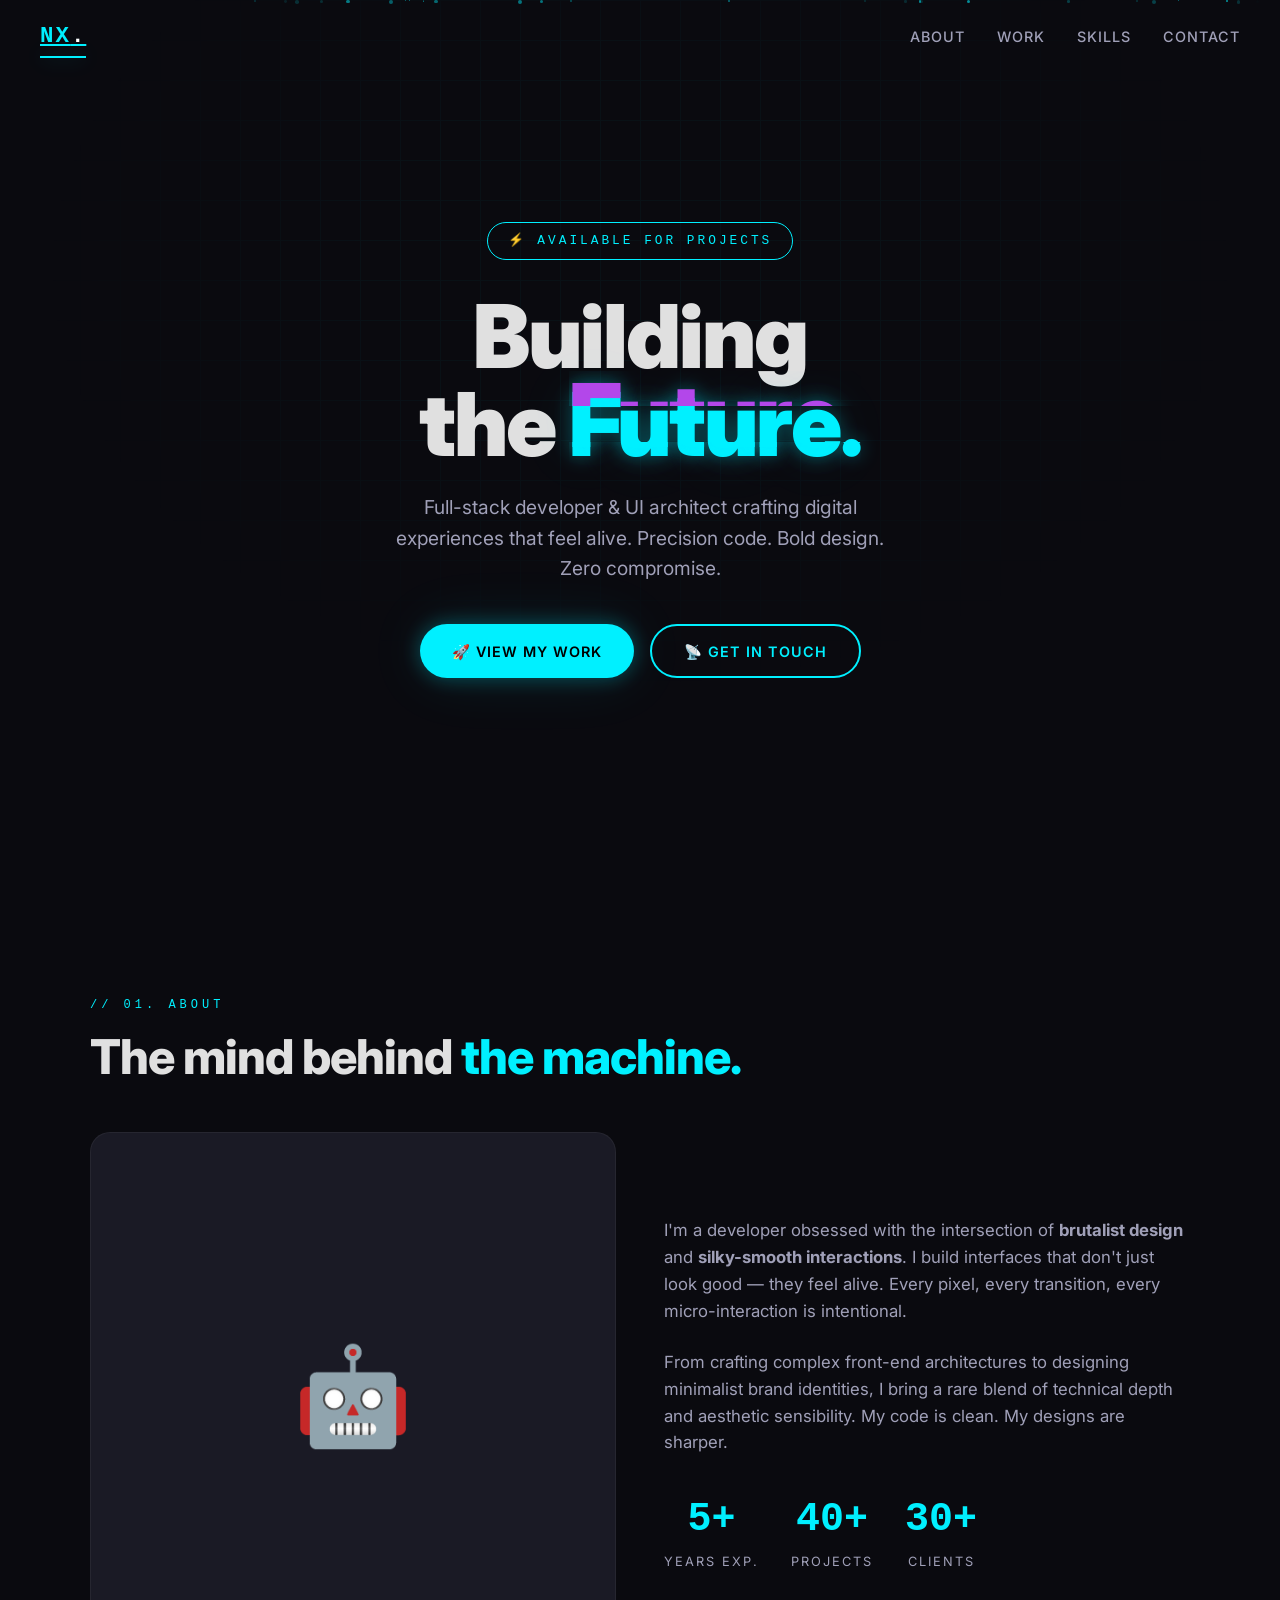
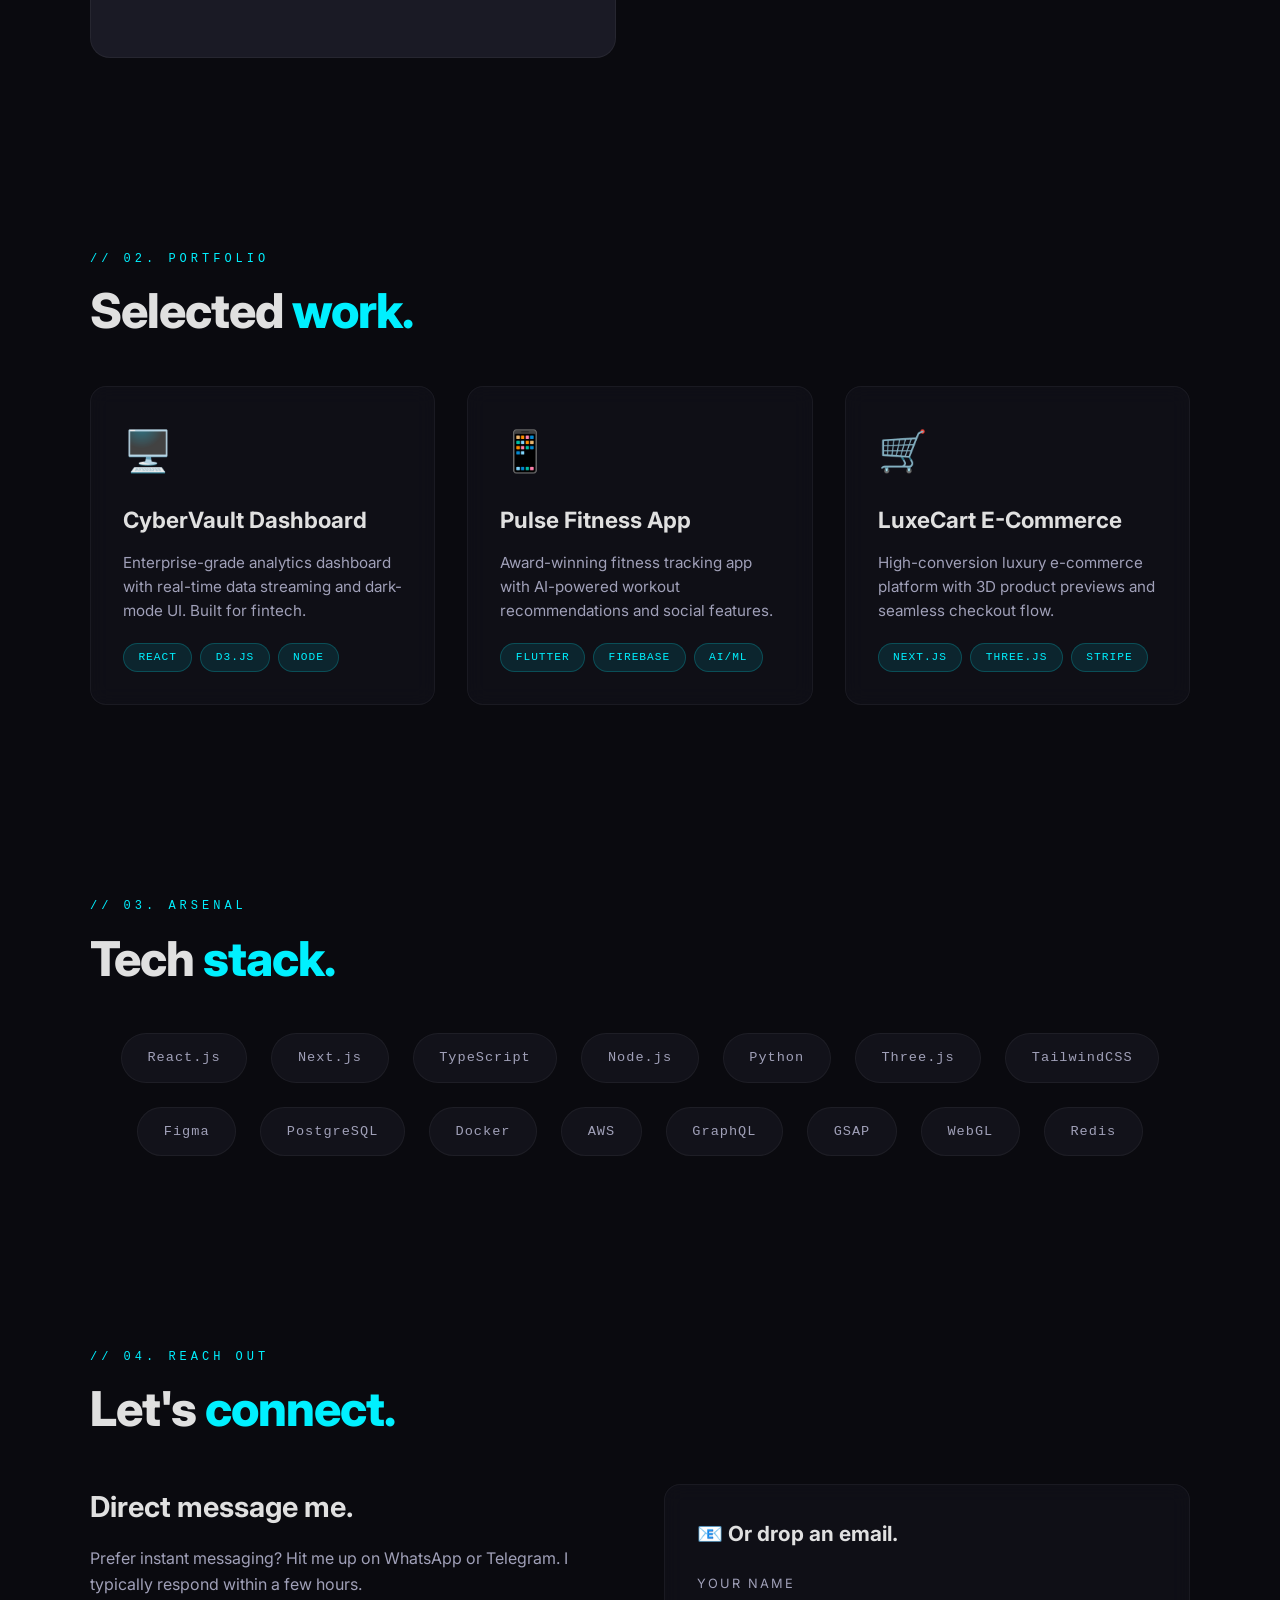
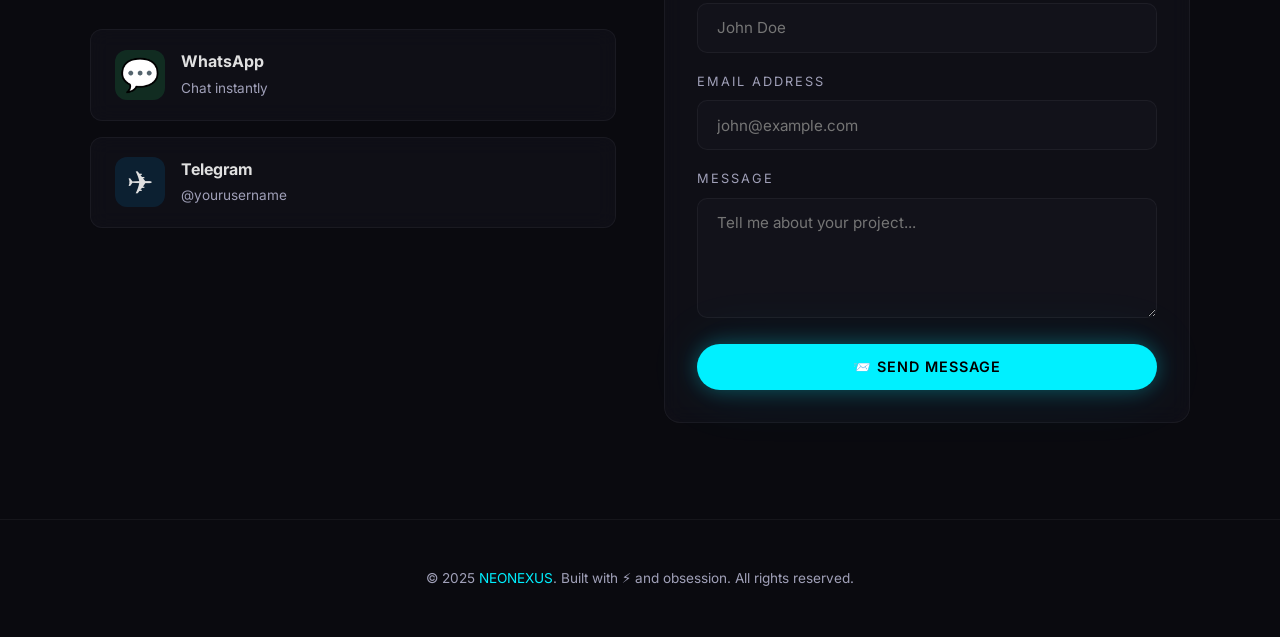
==== index.html @ a8450e15 "Create index.html" ====
<!DOCTYPE html>
<html lang="en">
<head>
    <meta charset="UTF-8">
    <meta name="viewport" content="width=device-width, initial-scale=1.0">
    <title>NEONEXUS — Portfolio</title>
    <style>
        :root {
            --bg: #0a0a0f;
            --surface: #12121a;
            --surface2: #1a1a25;
            --accent: #00f0ff;
            --accent2: #b347ea;
            --text: #e0e0e0;
            --text2: #a0a0b8;
            --border: rgba(255, 255, 255, 0.05);
            --glass: rgba(18, 18, 26, 0.7);
            --neon-glow: 0 0 20px rgba(0, 240, 255, 0.3), 0 0 60px rgba(0, 240, 255, 0.1);
            --neon-glow-purple: 0 0 20px rgba(179, 71, 234, 0.3), 0 0 60px rgba(179, 71, 234, 0.1);
            --font-mono: 'SF Mono', 'Fira Code', 'Courier New', monospace;
            --font-sans: 'Inter', 'Segoe UI', system-ui, -apple-system, sans-serif;
        }

        * {
            margin: 0;
            padding: 0;
            box-sizing: border-box;
        }

        html {
            scroll-behavior: smooth;
        }

        body {
            background-color: var(--bg);
            color: var(--text);
            font-family: var(--font-sans);
            line-height: 1.6;
            overflow-x: hidden;
            -webkit-font-smoothing: antialiased;
        }

        /* ============ SCROLLBAR ============ */
        ::-webkit-scrollbar {
            width: 6px;
        }
        ::-webkit-scrollbar-track {
            background: var(--bg);
        }
        ::-webkit-scrollbar-thumb {
            background: var(--accent);
            border-radius: 3px;
        }

        /* ============ BACKGROUND GRID ============ */
        .grid-bg {
            position: fixed;
            inset: 0;
            pointer-events: none;
            z-index: 0;
            opacity: 0.03;
            background-image:
                linear-gradient(var(--accent) 1px, transparent 1px),
                linear-gradient(90deg, var(--accent) 1px, transparent 1px);
            background-size: 40px 40px;
            mask-image: radial-gradient(ellipse 70% 70% at 50% 30%, black 30%, transparent 70%);
            -webkit-mask-image: radial-gradient(ellipse 70% 70% at 50% 30%, black 30%, transparent 70%);
        }

        /* ============ NAVIGATION ============ */
        nav {
            position: fixed;
            top: 0;
            width: 100%;
            z-index: 1000;
            padding: 1.2rem 2rem;
            transition: all 0.4s ease;
        }
        nav.scrolled {
            background: rgba(10, 10, 15, 0.85);
            backdrop-filter: blur(20px);
            -webkit-backdrop-filter: blur(20px);
            border-bottom: 1px solid var(--border);
            padding: 0.8rem 2rem;
        }
        .nav-inner {
            max-width: 1200px;
            margin: 0 auto;
            display: flex;
            justify-content: space-between;
            align-items: center;
        }
        .logo {
            font-family: var(--font-mono);
            font-size: 1.4rem;
            font-weight: 700;
            color: var(--accent);
            letter-spacing: 2px;
            text-transform: uppercase;
            position: relative;
        }
        .logo::after {
            content: '';
            position: absolute;
            bottom: -3px;
            left: 0;
            width: 100%;
            height: 2px;
            background: var(--accent);
            box-shadow: var(--neon-glow);
            animation: logoPulse 2s ease-in-out infinite;
        }
        @keyframes logoPulse {
            0%,
            100% {
                opacity: 0.5;
            }
            50% {
                opacity: 1;
            }
        }
        .nav-links {
            display: flex;
            gap: 2rem;
            list-style: none;
            align-items: center;
        }
        .nav-links a {
            color: var(--text2);
            text-decoration: none;
            font-size: 0.9rem;
            font-weight: 500;
            letter-spacing: 1px;
            text-transform: uppercase;
            transition: color 0.3s;
            position: relative;
        }
        .nav-links a::after {
            content: '';
            position: absolute;
            bottom: -4px;
            left: 0;
            width: 0;
            height: 1.5px;
            background: var(--accent);
            transition: width 0.3s;
        }
        .nav-links a:hover {
            color: var(--accent);
        }
        .nav-links a:hover::after {
            width: 100%;
        }
        .hamburger {
            display: none;
            flex-direction: column;
            gap: 5px;
            cursor: pointer;
            z-index: 1001;
            padding: 5px;
        }
        .hamburger span {
            width: 28px;
            height: 2px;
            background: var(--accent);
            transition: all 0.3s;
            border-radius: 2px;
        }
        .hamburger.active span:nth-child(1) {
            transform: rotate(45deg) translate(5px, 5px);
        }
        .hamburger.active span:nth-child(2) {
            opacity: 0;
        }
        .hamburger.active span:nth-child(3) {
            transform: rotate(-45deg) translate(5px, -5px);
        }

        /* ============ HERO SECTION ============ */
        .hero {
            min-height: 100vh;
            display: flex;
            align-items: center;
            justify-content: center;
            position: relative;
            padding: 2rem;
            z-index: 1;
        }
        .hero-content {
            text-align: center;
            max-width: 800px;
        }
        .hero-badge {
            display: inline-block;
            padding: 0.5rem 1.2rem;
            border: 1px solid var(--accent);
            border-radius: 50px;
            font-family: var(--font-mono);
            font-size: 0.8rem;
            letter-spacing: 3px;
            color: var(--accent);
            margin-bottom: 2rem;
            animation: fadeInDown 0.8s ease-out;
            text-transform: uppercase;
        }
        .hero-title {
            font-size: clamp(3rem, 7vw, 5.5rem);
            font-weight: 900;
            letter-spacing: -2px;
            line-height: 1;
            margin-bottom: 1.5rem;
            animation: fadeInUp 0.8s ease-out 0.2s both;
        }
        .hero-title .glitch {
            position: relative;
            color: var(--accent);
            text-shadow: var(--neon-glow);
        }
        .hero-title .glitch::before,
        .hero-title .glitch::after {
            content: attr(data-text);
            position: absolute;
            left: 0;
            top: 0;
            width: 100%;
            height: 100%;
            color: var(--accent);
        }
        .hero-title .glitch::before {
            animation: glitchTop 2s infinite linear alternate-reverse;
            clip-path: polygon(0 0, 100% 0, 100% 33%, 0 33%);
            color: var(--accent2);
        }
        .hero-title .glitch::after {
            animation: glitchBottom 2s infinite linear alternate-reverse;
            clip-path: polygon(0 67%, 100% 67%, 100% 100%, 0 100%);
            color: var(--accent);
        }
        @keyframes glitchTop {
            0%,
            100% {
                transform: translate(0);
            }
            33% {
                transform: translate(-3px, -2px);
            }
            66% {
                transform: translate(3px, 2px);
            }
        }
        @keyframes glitchBottom {
            0%,
            100% {
                transform: translate(0);
            }
            33% {
                transform: translate(3px, 2px);
            }
            66% {
                transform: translate(-3px, -2px);
            }
        }
        .hero-subtitle {
            font-size: 1.2rem;
            color: var(--text2);
            margin-bottom: 2.5rem;
            animation: fadeInUp 0.8s ease-out 0.4s both;
            max-width: 500px;
            margin-left: auto;
            margin-right: auto;
        }
        .hero-cta {
            display: flex;
            gap: 1rem;
            justify-content: center;
            flex-wrap: wrap;
            animation: fadeInUp 0.8s ease-out 0.6s both;
        }
        @keyframes fadeInUp {
            from {
                opacity: 0;
                transform: translateY(30px);
            }
            to {
                opacity: 1;
                transform: translateY(0);
            }
        }
        @keyframes fadeInDown {
            from {
                opacity: 0;
                transform: translateY(-20px);
            }
            to {
                opacity: 1;
                transform: translateY(0);
            }
        }

        /* ============ BUTTONS ============ */
        .btn {
            padding: 0.85rem 2rem;
            border-radius: 50px;
            font-weight: 600;
            font-size: 0.9rem;
            letter-spacing: 1px;
            cursor: pointer;
            transition: all 0.4s;
            text-decoration: none;
            display: inline-flex;
            align-items: center;
            gap: 0.5rem;
            border: none;
            font-family: var(--font-sans);
            text-transform: uppercase;
            position: relative;
            overflow: hidden;
        }
        .btn-primary {
            background: var(--accent);
            color: #000;
            box-shadow: var(--neon-glow);
        }
        .btn-primary:hover {
            box-shadow: 0 0 40px rgba(0, 240, 255, 0.5), 0 0 80px rgba(0, 240, 255, 0.2);
            transform: translateY(-3px);
        }
        .btn-outline {
            background: transparent;
            border: 2px solid var(--accent);
            color: var(--accent);
        }
        .btn-outline:hover {
            background: var(--accent);
            color: #000;
            box-shadow: var(--neon-glow);
            transform: translateY(-3px);
        }
        .btn-contact {
            background: var(--accent2);
            color: #fff;
            box-shadow: var(--neon-glow-purple);
        }
        .btn-contact:hover {
            box-shadow: 0 0 40px rgba(179, 71, 234, 0.5), 0 0 80px rgba(179, 71, 234, 0.2);
            transform: translateY(-3px);
        }
        .btn .icon {
            font-size: 1.2rem;
        }

        /* ============ SECTION COMMONS ============ */
        section {
            padding: 6rem 2rem;
            position: relative;
            z-index: 1;
        }
        .section-inner {
            max-width: 1100px;
            margin: 0 auto;
        }
        .section-label {
            font-family: var(--font-mono);
            font-size: 0.75rem;
            letter-spacing: 4px;
            color: var(--accent);
            text-transform: uppercase;
            margin-bottom: 1rem;
            display: block;
        }
        .section-title {
            font-size: clamp(2rem, 4vw, 3rem);
            font-weight: 800;
            letter-spacing: -1px;
            margin-bottom: 3rem;
            line-height: 1.1;
        }
        .section-title span {
            color: var(--accent);
        }

        /* ============ ABOUT ============ */
        .about-grid {
            display: grid;
            grid-template-columns: 1fr 1fr;
            gap: 3rem;
            align-items: center;
        }
        .about-image-wrapper {
            position: relative;
        }
        .about-image {
            width: 100%;
            aspect-ratio: 1;
            background: var(--surface2);
            border-radius: 20px;
            border: 1px solid var(--border);
            display: flex;
            align-items: center;
            justify-content: center;
            font-size: 6rem;
            position: relative;
            overflow: hidden;
        }
        .about-image::before {
            content: '';
            position: absolute;
            inset: -2px;
            border-radius: 22px;
            background: linear-gradient(135deg, var(--accent), var(--accent2));
            z-index: -1;
            opacity: 0.5;
            animation: borderRotate 4s linear infinite;
        }
        @keyframes borderRotate {
            0% {
                filter: hue-rotate(0deg);
            }
            100% {
                filter: hue-rotate(360deg);
            }
        }
        .about-text p {
            color: var(--text2);
            margin-bottom: 1.5rem;
            font-size: 1.05rem;
        }
        .stats-row {
            display: flex;
            gap: 2rem;
            flex-wrap: wrap;
            margin-top: 2rem;
        }
        .stat {
            text-align: center;
        }
        .stat-number {
            font-size: 2.5rem;
            font-weight: 900;
            color: var(--accent);
            font-family: var(--font-mono);
        }
        .stat-label {
            font-size: 0.8rem;
            color: var(--text2);
            letter-spacing: 2px;
            text-transform: uppercase;
        }

        /* ============ PROJECTS ============ */
        .projects-grid {
            display: grid;
            grid-template-columns: repeat(auto-fit, minmax(320px, 1fr));
            gap: 2rem;
        }
        .project-card {
            background: var(--glass);
            border: 1px solid var(--border);
            border-radius: 16px;
            padding: 2rem;
            transition: all 0.4s;
            backdrop-filter: blur(10px);
            -webkit-backdrop-filter: blur(10px);
            position: relative;
            overflow: hidden;
        }
        .project-card::before {
            content: '';
            position: absolute;
            top: 0;
            left: 0;
            width: 100%;
            height: 2px;
            background: linear-gradient(90deg, transparent, var(--accent), transparent);
            opacity: 0;
            transition: opacity 0.4s;
        }
        .project-card:hover {
            transform: translateY(-8px);
            border-color: var(--accent);
            box-shadow: 0 20px 60px rgba(0, 0, 0, 0.5), var(--neon-glow);
        }
        .project-card:hover::before {
            opacity: 1;
        }
        .project-icon {
            font-size: 2.5rem;
            margin-bottom: 1.2rem;
        }
        .project-card h3 {
            font-size: 1.4rem;
            margin-bottom: 0.8rem;
            font-weight: 700;
        }
        .project-card p {
            color: var(--text2);
            font-size: 0.95rem;
            margin-bottom: 1.2rem;
        }
        .project-tags {
            display: flex;
            gap: 0.5rem;
            flex-wrap: wrap;
        }
        .project-tag {
            padding: 0.3rem 0.9rem;
            border-radius: 50px;
            font-size: 0.7rem;
            letter-spacing: 1px;
            background: rgba(0, 240, 255, 0.1);
            color: var(--accent);
            border: 1px solid rgba(0, 240, 255, 0.2);
            text-transform: uppercase;
            font-family: var(--font-mono);
        }

        /* ============ SKILLS ============ */
        .skills-marquee {
            display: flex;
            gap: 1.5rem;
            flex-wrap: wrap;
            justify-content: center;
        }
        .skill-chip {
            padding: 0.8rem 1.6rem;
            border-radius: 50px;
            border: 1px solid var(--border);
            font-family: var(--font-mono);
            font-size: 0.85rem;
            letter-spacing: 1px;
            transition: all 0.3s;
            cursor: default;
            background: var(--surface);
            color: var(--text2);
        }
        .skill-chip:hover {
            border-color: var(--accent);
            color: var(--accent);
            box-shadow: var(--neon-glow);
            transform: translateY(-3px);
            background: rgba(0, 240, 255, 0.05);
        }

        /* ============ CONTACT ============ */
        .contact-grid {
            display: grid;
            grid-template-columns: 1fr 1fr;
            gap: 3rem;
        }
        .contact-info h3 {
            font-size: 1.8rem;
            margin-bottom: 1rem;
        }
        .contact-info p {
            color: var(--text2);
            margin-bottom: 2rem;
        }
        .contact-channels {
            display: flex;
            flex-direction: column;
            gap: 1rem;
        }
        .contact-channel {
            display: flex;
            align-items: center;
            gap: 1rem;
            padding: 1.2rem 1.5rem;
            border-radius: 12px;
            border: 1px solid var(--border);
            background: var(--glass);
            text-decoration: none;
            color: var(--text);
            transition: all 0.3s;
            backdrop-filter: blur(10px);
            -webkit-backdrop-filter: blur(10px);
            cursor: pointer;
        }
        .contact-channel:hover {
            border-color: var(--accent);
            box-shadow: var(--neon-glow);
            transform: translateX(5px);
        }
        .contact-channel.whatsapp:hover {
            border-color: #25D366;
            box-shadow: 0 0 20px rgba(37, 211, 102, 0.3);
        }
        .contact-channel.telegram:hover {
            border-color: #0088cc;
            box-shadow: 0 0 20px rgba(0, 136, 204, 0.3);
        }
        .channel-icon {
            font-size: 2rem;
            width: 50px;
            height: 50px;
            border-radius: 12px;
            display: flex;
            align-items: center;
            justify-content: center;
            flex-shrink: 0;
        }
        .whatsapp .channel-icon {
            background: rgba(37, 211, 102, 0.15);
        }
        .telegram .channel-icon {
            background: rgba(0, 136, 204, 0.15);
        }
        .channel-text strong {
            display: block;
            font-size: 1rem;
        }
        .channel-text span {
            font-size: 0.85rem;
            color: var(--text2);
        }
        .contact-form-wrapper {
            background: var(--glass);
            border: 1px solid var(--border);
            border-radius: 16px;
            padding: 2rem;
            backdrop-filter: blur(10px);
            -webkit-backdrop-filter: blur(10px);
        }
        .contact-form-wrapper h3 {
            margin-bottom: 1.5rem;
            font-size: 1.3rem;
        }
        .form-group {
            margin-bottom: 1.2rem;
        }
        .form-group label {
            display: block;
            font-size: 0.8rem;
            letter-spacing: 2px;
            text-transform: uppercase;
            color: var(--text2);
            margin-bottom: 0.5rem;
        }
        .form-group input,
        .form-group textarea {
            width: 100%;
            padding: 0.9rem 1.2rem;
            border-radius: 10px;
            border: 1px solid var(--border);
            background: var(--surface);
            color: var(--text);
            font-family: var(--font-sans);
            font-size: 0.95rem;
            transition: all 0.3s;
            resize: vertical;
            outline: none;
        }
        .form-group input:focus,
        .form-group textarea:focus {
            border-color: var(--accent);
            box-shadow: 0 0 0 3px rgba(0, 240, 255, 0.1);
        }
        .form-group textarea {
            min-height: 120px;
        }

        /* ============ FOOTER ============ */
        footer {
            text-align: center;
            padding: 3rem 2rem;
            border-top: 1px solid var(--border);
            color: var(--text2);
            font-size: 0.85rem;
            position: relative;
            z-index: 1;
        }
        footer span {
            color: var(--accent);
        }

        /* ============ FLOATING PARTICLES ============ */
        .particles-container {
            position: fixed;
            inset: 0;
            pointer-events: none;
            z-index: 0;
        }
        .particle {
            position: absolute;
            width: 2px;
            height: 2px;
            background: var(--accent);
            border-radius: 50%;
            animation: floatUp linear infinite;
            opacity: 0;
        }
        @keyframes floatUp {
            0% {
                transform: translateY(100vh) scale(0);
                opacity: 0;
            }
            10% {
                opacity: 1;
            }
            90% {
                opacity: 1;
            }
            100% {
                transform: translateY(-10vh) scale(1.5);
                opacity: 0;
            }
        }

        /* ============ RESPONSIVE ============ */
        @media (max-width: 768px) {
            .hamburger {
                display: flex;
            }
            .nav-links {
                position: fixed;
                top: 0;
                right: -100%;
                width: 70%;
                max-width: 320px;
                height: 100vh;
                background: rgba(10, 10, 15, 0.95);
                backdrop-filter: blur(30px);
                -webkit-backdrop-filter: blur(30px);
                flex-direction: column;
                justify-content: center;
                gap: 2.5rem;
                transition: right 0.4s ease;
                border-left: 1px solid var(--border);
            }
            .nav-links.active {
                right: 0;
            }
            .about-grid {
                grid-template-columns: 1fr;
            }
            .contact-grid {
                grid-template-columns: 1fr;
            }
            .projects-grid {
                grid-template-columns: 1fr;
            }
            .hero-title {
                font-size: clamp(2.2rem, 8vw, 3.5rem);
            }
            section {
                padding: 4rem 1.2rem;
            }
        }
    </style>
    <!-- Preload Inter font -->
    <link rel="preconnect" href="https://fonts.googleapis.com">
    <link rel="preconnect" href="https://fonts.gstatic.com" crossorigin>
    <link href="https://fonts.googleapis.com/css2?family=Inter:wght@300;400;500;600;700;800;900&display=swap" rel="stylesheet">
</head>
<body>

    <!-- Grid Background -->
    <div class="grid-bg"></div>

    <!-- Floating Particles -->
    <div class="particles-container" id="particles"></div>

    <!-- Navigation -->
    <nav id="navbar">
        <div class="nav-inner">
            <a href="#" class="logo">NX<span style="color:#fff;">.</span></a>
            <ul class="nav-links" id="navLinks">
                <li><a href="#about" onclick="closeNav()">About</a></li>
                <li><a href="#projects" onclick="closeNav()">Work</a></li>
                <li><a href="#skills" onclick="closeNav()">Skills</a></li>
                <li><a href="#contact" onclick="closeNav()">Contact</a></li>
            </ul>
            <div class="hamburger" id="hamburger" onclick="toggleNav()">
                <span></span>
                <span></span>
                <span></span>
            </div>
        </div>
    </nav>

    <!-- Hero Section -->
    <section class="hero" id="home">
        <div class="hero-content">
            <span class="hero-badge">⚡ Available for projects</span>
            <h1 class="hero-title">
                Building<br>the <span class="glitch" data-text="Future.">Future.</span>
            </h1>
            <p class="hero-subtitle">
                Full-stack developer & UI architect crafting digital experiences that feel alive. Precision code. Bold design. Zero compromise.
            </p>
            <div class="hero-cta">
                <a href="#projects" class="btn btn-primary">🚀 View My Work</a>
                <a href="#contact" class="btn btn-outline">📡 Get In Touch</a>
            </div>
        </div>
    </section>

    <!-- About Section -->
    <section id="about">
        <div class="section-inner">
            <span class="section-label">// 01. About</span>
            <h2 class="section-title">The mind behind <span>the machine.</span></h2>
            <div class="about-grid">
                <div class="about-image-wrapper">
                    <div class="about-image">🤖</div>
                </div>
                <div class="about-text">
                    <p>
                        I'm a developer obsessed with the intersection of <strong>brutalist design</strong> and <strong>silky-smooth interactions</strong>. I build interfaces that don't just look good — they feel alive. Every pixel, every transition, every micro-interaction is intentional.
                    </p>
                    <p>
                        From crafting complex front-end architectures to designing minimalist brand identities, I bring a rare blend of technical depth and aesthetic sensibility. My code is clean. My designs are sharper.
                    </p>
                    <div class="stats-row">
                        <div class="stat">
                            <div class="stat-number">5+</div>
                            <div class="stat-label">Years Exp.</div>
                        </div>
                        <div class="stat">
                            <div class="stat-number">40+</div>
                            <div class="stat-label">Projects</div>
                        </div>
                        <div class="stat">
                            <div class="stat-number">30+</div>
                            <div class="stat-label">Clients</div>
                        </div>
                    </div>
                </div>
            </div>
        </div>
    </section>

    <!-- Projects Section -->
    <section id="projects">
        <div class="section-inner">
            <span class="section-label">// 02. Portfolio</span>
            <h2 class="section-title">Selected <span>work.</span></h2>
            <div class="projects-grid">
                <div class="project-card">
                    <div class="project-icon">🖥️</div>
                    <h3>CyberVault Dashboard</h3>
                    <p>Enterprise-grade analytics dashboard with real-time data streaming and dark-mode UI. Built for fintech.</p>
                    <div class="project-tags">
                        <span class="project-tag">React</span>
                        <span class="project-tag">D3.js</span>
                        <span class="project-tag">Node</span>
                    </div>
                </div>
                <div class="project-card">
                    <div class="project-icon">📱</div>
                    <h3>Pulse Fitness App</h3>
                    <p>Award-winning fitness tracking app with AI-powered workout recommendations and social features.</p>
                    <div class="project-tags">
                        <span class="project-tag">Flutter</span>
                        <span class="project-tag">Firebase</span>
                        <span class="project-tag">AI/ML</span>
                    </div>
                </div>
                <div class="project-card">
                    <div class="project-icon">🛒</div>
                    <h3>LuxeCart E-Commerce</h3>
                    <p>High-conversion luxury e-commerce platform with 3D product previews and seamless checkout flow.</p>
                    <div class="project-tags">
                        <span class="project-tag">Next.js</span>
                        <span class="project-tag">Three.js</span>
                        <span class="project-tag">Stripe</span>
                    </div>
                </div>
            </div>
        </div>
    </section>

    <!-- Skills Section -->
    <section id="skills">
        <div class="section-inner">
            <span class="section-label">// 03. Arsenal</span>
            <h2 class="section-title">Tech <span>stack.</span></h2>
            <div class="skills-marquee">
                <span class="skill-chip">React.js</span>
                <span class="skill-chip">Next.js</span>
                <span class="skill-chip">TypeScript</span>
                <span class="skill-chip">Node.js</span>
                <span class="skill-chip">Python</span>
                <span class="skill-chip">Three.js</span>
                <span class="skill-chip">TailwindCSS</span>
                <span class="skill-chip">Figma</span>
                <span class="skill-chip">PostgreSQL</span>
                <span class="skill-chip">Docker</span>
                <span class="skill-chip">AWS</span>
                <span class="skill-chip">GraphQL</span>
                <span class="skill-chip">GSAP</span>
                <span class="skill-chip">WebGL</span>
                <span class="skill-chip">Redis</span>
            </div>
        </div>
    </section>

    <!-- Contact Section -->
    <section id="contact">
        <div class="section-inner">
            <span class="section-label">// 04. Reach Out</span>
            <h2 class="section-title">Let's <span>connect.</span></h2>
            <div class="contact-grid">
                <div class="contact-info">
                    <h3>Direct message me.</h3>
                    <p>Prefer instant messaging? Hit me up on WhatsApp or Telegram. I typically respond within a few hours.</p>
                    <div class="contact-channels">
                        <!-- WhatsApp Link -->
                        <a href="https://wa.me/1234567890?text=Hey%2C%20I%20saw%20your%20portfolio%20and%20I'd%20love%20to%20work%20with%20you!"
                        class="contact-channel whatsapp" target="_blank" rel="noopener noreferrer">
                        <div class="channel-icon">💬</div>
                        <div class="channel-text">
                            <strong>WhatsApp</strong>
                            <span>Chat instantly</span>
                        </div>
                    </a>
                    <!-- Telegram Link -->
                    <a href="https://t.me/yourusername?text=Hey%2C%20I%20saw%20your%20portfolio!"
                    class="contact-channel telegram" target="_blank" rel="noopener noreferrer">
                    <div class="channel-icon">✈️</div>
                    <div class="channel-text">
                        <strong>Telegram</strong>
                        <span>@yourusername</span>
                    </div>
                </a>
            </div>
        </div>
        <div class="contact-form-wrapper">
            <h3>📧 Or drop an email.</h3>
            <form id="contactForm" onsubmit="handleFormSubmit(event)">
                <div class="form-group">
                    <label>Your Name</label>
                    <input type="text" placeholder="John Doe" required>
                </div>
                <div class="form-group">
                    <label>Email Address</label>
                    <input type="email" placeholder="john@example.com" required>
                </div>
                <div class="form-group">
                    <label>Message</label>
                    <textarea placeholder="Tell me about your project..." required></textarea>
                </div>
                <button type="submit" class="btn btn-primary" style="width:100%;justify-content:center;">
                    📨 Send Message
                </button>
            </form>
        </div>
    </div>
</div>
</section>

<!-- Footer -->
<footer>
    <p>© 2025 <span>NEONEXUS</span>. Built with ⚡ and obsession. All rights reserved.</p>
</footer>

<script>
    // ============ NAVIGATION ============
    const navbar = document.getElementById('navbar');
    const hamburger = document.getElementById('hamburger');
    const navLinks = document.getElementById('navLinks');

    function toggleNav() {
        hamburger.classList.toggle('active');
        navLinks.classList.toggle('active');
    }

    function closeNav() {
        hamburger.classList.remove('active');
        navLinks.classList.remove('active');
    }

    // Scroll effect on nav
    window.addEventListener('scroll', () => {
        if (window.scrollY > 50) {
            navbar.classList.add('scrolled');
        } else {
            navbar.classList.remove('scrolled');
        }
    });

    // Close nav on link click
    document.querySelectorAll('.nav-links a').forEach(link => {
        link.addEventListener('click', closeNav);
    });

    // ============ FLOATING PARTICLES ============
    const particlesContainer = document.getElementById('particles');
    function createParticle() {
        const particle = document.createElement('div');
        particle.classList.add('particle');
        particle.style.left = Math.random() * 100 + '%';
        particle.style.animationDuration = Math.random() * 10 + 8 + 's';
        particle.style.animationDelay = Math.random() * 5 + 's';
        particle.style.width = Math.random() * 3 + 1 + 'px';
        particle.style.height = particle.style.width;
        particle.style.opacity = Math.random() * 0.6;
        particlesContainer.appendChild(particle);

        // Remove particle after animation
        setTimeout(() => {
            particle.remove();
        }, parseFloat(particle.style.animationDuration) * 1000 + 5000);
    }

    // Create particles periodically
    setInterval(createParticle, 400);
    // Initial burst
    for (let i = 0; i < 20; i++) {
        setTimeout(createParticle, i * 100);
    }

    // ============ CONTACT FORM ============
    function handleFormSubmit(event) {
        event.preventDefault();
        const form = event.target;
        const btn = form.querySelector('button');
        const originalText = btn.innerHTML;
        btn.innerHTML = '✅ Message Sent!';
        btn.style.background = '#00cc66';
        setTimeout(() => {
            btn.innerHTML = originalText;
            btn.style.background = '';
            form.reset();
        }, 2500);
    }

    // ============ SMOOTH SCROLL FOR SAFARI ============
    document.querySelectorAll('a[href^="#"]').forEach(anchor => {
        anchor.addEventListener('click', function(e) {
            const href = this.getAttribute('href');
            if (href === '#') return;
            e.preventDefault();
            const target = document.querySelector(href);
            if (target) {
                target.scrollIntoView({ behavior: 'smooth' });
            }
        });
    });

    console.log('%c NEONEXUS Portfolio %c Loaded Successfully ',
        'background:#00f0ff;color:#000;padding:8px 12px;border-radius:4px 0 0 4px;font-weight:bold;',
        'background:#12121a;color:#00f0ff;padding:8px 12px;border-radius:0 4px 4px 0;');
    console.log('%c🤖 Ready for contact via WhatsApp & Telegram.', 'color:#b347ea;');
</script>
</body>
</html>
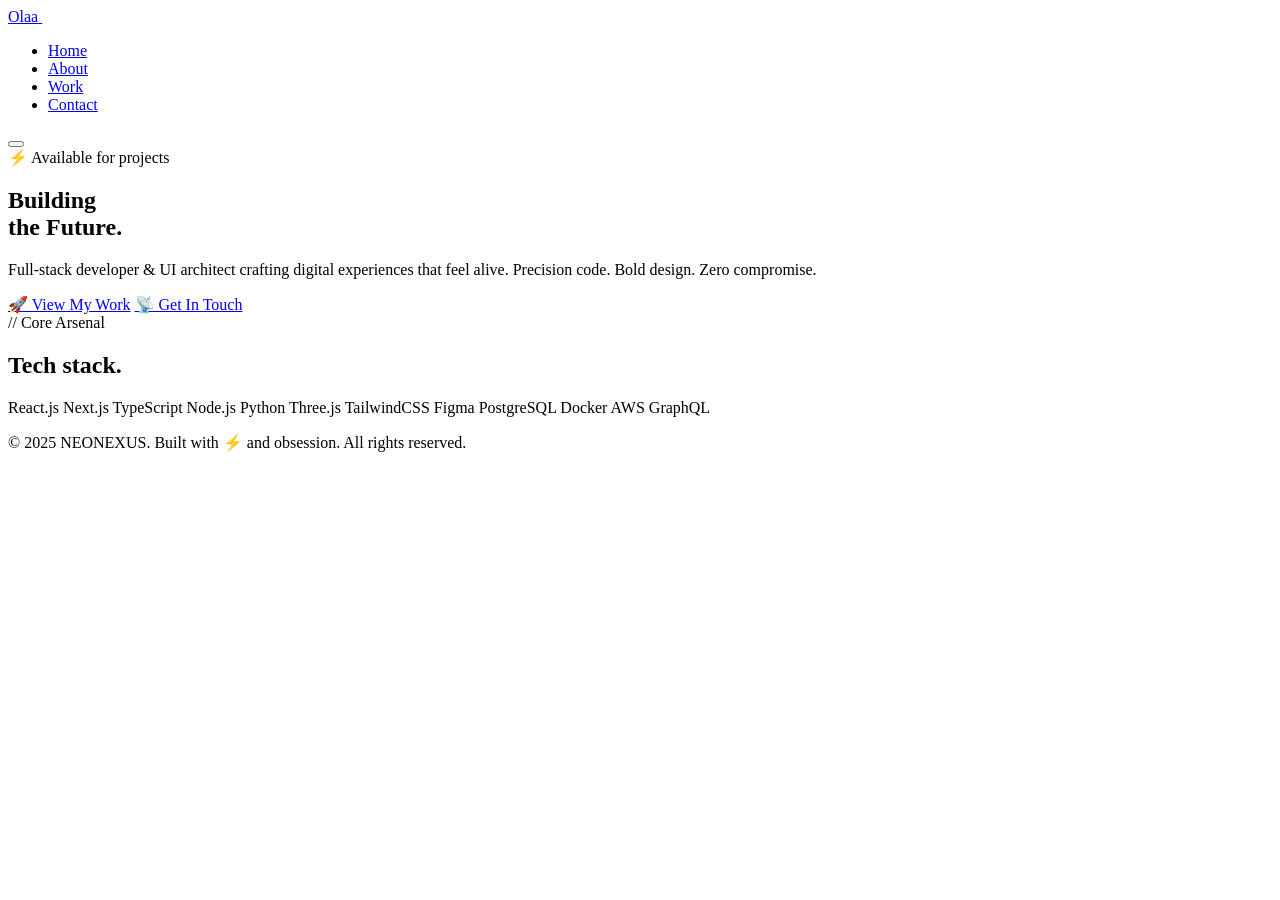
==== commit 2c95a79e: "Update index.html" ====
--- a/index.html
+++ b/index.html
@@ -3,1044 +3,82 @@
 <head>
     <meta charset="UTF-8">
     <meta name="viewport" content="width=device-width, initial-scale=1.0">
-    <title>NEONEXUS — Portfolio</title>
-    <style>
-        :root {
-            --bg: #0a0a0f;
-            --surface: #12121a;
-            --surface2: #1a1a25;
-            --accent: #00f0ff;
-            --accent2: #b347ea;
-            --text: #e0e0e0;
-            --text2: #a0a0b8;
-            --border: rgba(255, 255, 255, 0.05);
-            --glass: rgba(18, 18, 26, 0.7);
-            --neon-glow: 0 0 20px rgba(0, 240, 255, 0.3), 0 0 60px rgba(0, 240, 255, 0.1);
-            --neon-glow-purple: 0 0 20px rgba(179, 71, 234, 0.3), 0 0 60px rgba(179, 71, 234, 0.1);
-            --font-mono: 'SF Mono', 'Fira Code', 'Courier New', monospace;
-            --font-sans: 'Inter', 'Segoe UI', system-ui, -apple-system, sans-serif;
-        }
-
-        * {
-            margin: 0;
-            padding: 0;
-            box-sizing: border-box;
-        }
-
-        html {
-            scroll-behavior: smooth;
-        }
-
-        body {
-            background-color: var(--bg);
-            color: var(--text);
-            font-family: var(--font-sans);
-            line-height: 1.6;
-            overflow-x: hidden;
-            -webkit-font-smoothing: antialiased;
-        }
-
-        /* ============ SCROLLBAR ============ */
-        ::-webkit-scrollbar {
-            width: 6px;
-        }
-        ::-webkit-scrollbar-track {
-            background: var(--bg);
-        }
-        ::-webkit-scrollbar-thumb {
-            background: var(--accent);
-            border-radius: 3px;
-        }
-
-        /* ============ BACKGROUND GRID ============ */
-        .grid-bg {
-            position: fixed;
-            inset: 0;
-            pointer-events: none;
-            z-index: 0;
-            opacity: 0.03;
-            background-image:
-                linear-gradient(var(--accent) 1px, transparent 1px),
-                linear-gradient(90deg, var(--accent) 1px, transparent 1px);
-            background-size: 40px 40px;
-            mask-image: radial-gradient(ellipse 70% 70% at 50% 30%, black 30%, transparent 70%);
-            -webkit-mask-image: radial-gradient(ellipse 70% 70% at 50% 30%, black 30%, transparent 70%);
-        }
-
-        /* ============ NAVIGATION ============ */
-        nav {
-            position: fixed;
-            top: 0;
-            width: 100%;
-            z-index: 1000;
-            padding: 1.2rem 2rem;
-            transition: all 0.4s ease;
-        }
-        nav.scrolled {
-            background: rgba(10, 10, 15, 0.85);
-            backdrop-filter: blur(20px);
-            -webkit-backdrop-filter: blur(20px);
-            border-bottom: 1px solid var(--border);
-            padding: 0.8rem 2rem;
-        }
-        .nav-inner {
-            max-width: 1200px;
-            margin: 0 auto;
-            display: flex;
-            justify-content: space-between;
-            align-items: center;
-        }
-        .logo {
-            font-family: var(--font-mono);
-            font-size: 1.4rem;
-            font-weight: 700;
-            color: var(--accent);
-            letter-spacing: 2px;
-            text-transform: uppercase;
-            position: relative;
-        }
-        .logo::after {
-            content: '';
-            position: absolute;
-            bottom: -3px;
-            left: 0;
-            width: 100%;
-            height: 2px;
-            background: var(--accent);
-            box-shadow: var(--neon-glow);
-            animation: logoPulse 2s ease-in-out infinite;
-        }
-        @keyframes logoPulse {
-            0%,
-            100% {
-                opacity: 0.5;
-            }
-            50% {
-                opacity: 1;
-            }
-        }
-        .nav-links {
-            display: flex;
-            gap: 2rem;
-            list-style: none;
-            align-items: center;
-        }
-        .nav-links a {
-            color: var(--text2);
-            text-decoration: none;
-            font-size: 0.9rem;
-            font-weight: 500;
-            letter-spacing: 1px;
-            text-transform: uppercase;
-            transition: color 0.3s;
-            position: relative;
-        }
-        .nav-links a::after {
-            content: '';
-            position: absolute;
-            bottom: -4px;
-            left: 0;
-            width: 0;
-            height: 1.5px;
-            background: var(--accent);
-            transition: width 0.3s;
-        }
-        .nav-links a:hover {
-            color: var(--accent);
-        }
-        .nav-links a:hover::after {
-            width: 100%;
-        }
-        .hamburger {
-            display: none;
-            flex-direction: column;
-            gap: 5px;
-            cursor: pointer;
-            z-index: 1001;
-            padding: 5px;
-        }
-        .hamburger span {
-            width: 28px;
-            height: 2px;
-            background: var(--accent);
-            transition: all 0.3s;
-            border-radius: 2px;
-        }
-        .hamburger.active span:nth-child(1) {
-            transform: rotate(45deg) translate(5px, 5px);
-        }
-        .hamburger.active span:nth-child(2) {
-            opacity: 0;
-        }
-        .hamburger.active span:nth-child(3) {
-            transform: rotate(-45deg) translate(5px, -5px);
-        }
-
-        /* ============ HERO SECTION ============ */
-        .hero {
-            min-height: 100vh;
-            display: flex;
-            align-items: center;
-            justify-content: center;
-            position: relative;
-            padding: 2rem;
-            z-index: 1;
-        }
-        .hero-content {
-            text-align: center;
-            max-width: 800px;
-        }
-        .hero-badge {
-            display: inline-block;
-            padding: 0.5rem 1.2rem;
-            border: 1px solid var(--accent);
-            border-radius: 50px;
-            font-family: var(--font-mono);
-            font-size: 0.8rem;
-            letter-spacing: 3px;
-            color: var(--accent);
-            margin-bottom: 2rem;
-            animation: fadeInDown 0.8s ease-out;
-            text-transform: uppercase;
-        }
-        .hero-title {
-            font-size: clamp(3rem, 7vw, 5.5rem);
-            font-weight: 900;
-            letter-spacing: -2px;
-            line-height: 1;
-            margin-bottom: 1.5rem;
-            animation: fadeInUp 0.8s ease-out 0.2s both;
-        }
-        .hero-title .glitch {
-            position: relative;
-            color: var(--accent);
-            text-shadow: var(--neon-glow);
-        }
-        .hero-title .glitch::before,
-        .hero-title .glitch::after {
-            content: attr(data-text);
-            position: absolute;
-            left: 0;
-            top: 0;
-            width: 100%;
-            height: 100%;
-            color: var(--accent);
-        }
-        .hero-title .glitch::before {
-            animation: glitchTop 2s infinite linear alternate-reverse;
-            clip-path: polygon(0 0, 100% 0, 100% 33%, 0 33%);
-            color: var(--accent2);
-        }
-        .hero-title .glitch::after {
-            animation: glitchBottom 2s infinite linear alternate-reverse;
-            clip-path: polygon(0 67%, 100% 67%, 100% 100%, 0 100%);
-            color: var(--accent);
-        }
-        @keyframes glitchTop {
-            0%,
-            100% {
-                transform: translate(0);
-            }
-            33% {
-                transform: translate(-3px, -2px);
-            }
-            66% {
-                transform: translate(3px, 2px);
-            }
-        }
-        @keyframes glitchBottom {
-            0%,
-            100% {
-                transform: translate(0);
-            }
-            33% {
-                transform: translate(3px, 2px);
-            }
-            66% {
-                transform: translate(-3px, -2px);
-            }
-        }
-        .hero-subtitle {
-            font-size: 1.2rem;
-            color: var(--text2);
-            margin-bottom: 2.5rem;
-            animation: fadeInUp 0.8s ease-out 0.4s both;
-            max-width: 500px;
-            margin-left: auto;
-            margin-right: auto;
-        }
-        .hero-cta {
-            display: flex;
-            gap: 1rem;
-            justify-content: center;
-            flex-wrap: wrap;
-            animation: fadeInUp 0.8s ease-out 0.6s both;
-        }
-        @keyframes fadeInUp {
-            from {
-                opacity: 0;
-                transform: translateY(30px);
-            }
-            to {
-                opacity: 1;
-                transform: translateY(0);
-            }
-        }
-        @keyframes fadeInDown {
-            from {
-                opacity: 0;
-                transform: translateY(-20px);
-            }
-            to {
-                opacity: 1;
-                transform: translateY(0);
-            }
-        }
-
-        /* ============ BUTTONS ============ */
-        .btn {
-            padding: 0.85rem 2rem;
-            border-radius: 50px;
-            font-weight: 600;
-            font-size: 0.9rem;
-            letter-spacing: 1px;
-            cursor: pointer;
-            transition: all 0.4s;
-            text-decoration: none;
-            display: inline-flex;
-            align-items: center;
-            gap: 0.5rem;
-            border: none;
-            font-family: var(--font-sans);
-            text-transform: uppercase;
-            position: relative;
-            overflow: hidden;
-        }
-        .btn-primary {
-            background: var(--accent);
-            color: #000;
-            box-shadow: var(--neon-glow);
-        }
-        .btn-primary:hover {
-            box-shadow: 0 0 40px rgba(0, 240, 255, 0.5), 0 0 80px rgba(0, 240, 255, 0.2);
-            transform: translateY(-3px);
-        }
-        .btn-outline {
-            background: transparent;
-            border: 2px solid var(--accent);
-            color: var(--accent);
-        }
-        .btn-outline:hover {
-            background: var(--accent);
-            color: #000;
-            box-shadow: var(--neon-glow);
-            transform: translateY(-3px);
-        }
-        .btn-contact {
-            background: var(--accent2);
-            color: #fff;
-            box-shadow: var(--neon-glow-purple);
-        }
-        .btn-contact:hover {
-            box-shadow: 0 0 40px rgba(179, 71, 234, 0.5), 0 0 80px rgba(179, 71, 234, 0.2);
-            transform: translateY(-3px);
-        }
-        .btn .icon {
-            font-size: 1.2rem;
-        }
-
-        /* ============ SECTION COMMONS ============ */
-        section {
-            padding: 6rem 2rem;
-            position: relative;
-            z-index: 1;
-        }
-        .section-inner {
-            max-width: 1100px;
-            margin: 0 auto;
-        }
-        .section-label {
-            font-family: var(--font-mono);
-            font-size: 0.75rem;
-            letter-spacing: 4px;
-            color: var(--accent);
-            text-transform: uppercase;
-            margin-bottom: 1rem;
-            display: block;
-        }
-        .section-title {
-            font-size: clamp(2rem, 4vw, 3rem);
-            font-weight: 800;
-            letter-spacing: -1px;
-            margin-bottom: 3rem;
-            line-height: 1.1;
-        }
-        .section-title span {
-            color: var(--accent);
-        }
-
-        /* ============ ABOUT ============ */
-        .about-grid {
-            display: grid;
-            grid-template-columns: 1fr 1fr;
-            gap: 3rem;
-            align-items: center;
-        }
-        .about-image-wrapper {
-            position: relative;
-        }
-        .about-image {
-            width: 100%;
-            aspect-ratio: 1;
-            background: var(--surface2);
-            border-radius: 20px;
-            border: 1px solid var(--border);
-            display: flex;
-            align-items: center;
-            justify-content: center;
-            font-size: 6rem;
-            position: relative;
-            overflow: hidden;
-        }
-        .about-image::before {
-            content: '';
-            position: absolute;
-            inset: -2px;
-            border-radius: 22px;
-            background: linear-gradient(135deg, var(--accent), var(--accent2));
-            z-index: -1;
-            opacity: 0.5;
-            animation: borderRotate 4s linear infinite;
-        }
-        @keyframes borderRotate {
-            0% {
-                filter: hue-rotate(0deg);
-            }
-            100% {
-                filter: hue-rotate(360deg);
-            }
-        }
-        .about-text p {
-            color: var(--text2);
-            margin-bottom: 1.5rem;
-            font-size: 1.05rem;
-        }
-        .stats-row {
-            display: flex;
-            gap: 2rem;
-            flex-wrap: wrap;
-            margin-top: 2rem;
-        }
-        .stat {
-            text-align: center;
-        }
-        .stat-number {
-            font-size: 2.5rem;
-            font-weight: 900;
-            color: var(--accent);
-            font-family: var(--font-mono);
-        }
-        .stat-label {
-            font-size: 0.8rem;
-            color: var(--text2);
-            letter-spacing: 2px;
-            text-transform: uppercase;
-        }
-
-        /* ============ PROJECTS ============ */
-        .projects-grid {
-            display: grid;
-            grid-template-columns: repeat(auto-fit, minmax(320px, 1fr));
-            gap: 2rem;
-        }
-        .project-card {
-            background: var(--glass);
-            border: 1px solid var(--border);
-            border-radius: 16px;
-            padding: 2rem;
-            transition: all 0.4s;
-            backdrop-filter: blur(10px);
-            -webkit-backdrop-filter: blur(10px);
-            position: relative;
-            overflow: hidden;
-        }
-        .project-card::before {
-            content: '';
-            position: absolute;
-            top: 0;
-            left: 0;
-            width: 100%;
-            height: 2px;
-            background: linear-gradient(90deg, transparent, var(--accent), transparent);
-            opacity: 0;
-            transition: opacity 0.4s;
-        }
-        .project-card:hover {
-            transform: translateY(-8px);
-            border-color: var(--accent);
-            box-shadow: 0 20px 60px rgba(0, 0, 0, 0.5), var(--neon-glow);
-        }
-        .project-card:hover::before {
-            opacity: 1;
-        }
-        .project-icon {
-            font-size: 2.5rem;
-            margin-bottom: 1.2rem;
-        }
-        .project-card h3 {
-            font-size: 1.4rem;
-            margin-bottom: 0.8rem;
-            font-weight: 700;
-        }
-        .project-card p {
-            color: var(--text2);
-            font-size: 0.95rem;
-            margin-bottom: 1.2rem;
-        }
-        .project-tags {
-            display: flex;
-            gap: 0.5rem;
-            flex-wrap: wrap;
-        }
-        .project-tag {
-            padding: 0.3rem 0.9rem;
-            border-radius: 50px;
-            font-size: 0.7rem;
-            letter-spacing: 1px;
-            background: rgba(0, 240, 255, 0.1);
-            color: var(--accent);
-            border: 1px solid rgba(0, 240, 255, 0.2);
-            text-transform: uppercase;
-            font-family: var(--font-mono);
-        }
-
-        /* ============ SKILLS ============ */
-        .skills-marquee {
-            display: flex;
-            gap: 1.5rem;
-            flex-wrap: wrap;
-            justify-content: center;
-        }
-        .skill-chip {
-            padding: 0.8rem 1.6rem;
-            border-radius: 50px;
-            border: 1px solid var(--border);
-            font-family: var(--font-mono);
-            font-size: 0.85rem;
-            letter-spacing: 1px;
-            transition: all 0.3s;
-            cursor: default;
-            background: var(--surface);
-            color: var(--text2);
-        }
-        .skill-chip:hover {
-            border-color: var(--accent);
-            color: var(--accent);
-            box-shadow: var(--neon-glow);
-            transform: translateY(-3px);
-            background: rgba(0, 240, 255, 0.05);
-        }
-
-        /* ============ CONTACT ============ */
-        .contact-grid {
-            display: grid;
-            grid-template-columns: 1fr 1fr;
-            gap: 3rem;
-        }
-        .contact-info h3 {
-            font-size: 1.8rem;
-            margin-bottom: 1rem;
-        }
-        .contact-info p {
-            color: var(--text2);
-            margin-bottom: 2rem;
-        }
-        .contact-channels {
-            display: flex;
-            flex-direction: column;
-            gap: 1rem;
-        }
-        .contact-channel {
-            display: flex;
-            align-items: center;
-            gap: 1rem;
-            padding: 1.2rem 1.5rem;
-            border-radius: 12px;
-            border: 1px solid var(--border);
-            background: var(--glass);
-            text-decoration: none;
-            color: var(--text);
-            transition: all 0.3s;
-            backdrop-filter: blur(10px);
-            -webkit-backdrop-filter: blur(10px);
-            cursor: pointer;
-        }
-        .contact-channel:hover {
-            border-color: var(--accent);
-            box-shadow: var(--neon-glow);
-            transform: translateX(5px);
-        }
-        .contact-channel.whatsapp:hover {
-            border-color: #25D366;
-            box-shadow: 0 0 20px rgba(37, 211, 102, 0.3);
-        }
-        .contact-channel.telegram:hover {
-            border-color: #0088cc;
-            box-shadow: 0 0 20px rgba(0, 136, 204, 0.3);
-        }
-        .channel-icon {
-            font-size: 2rem;
-            width: 50px;
-            height: 50px;
-            border-radius: 12px;
-            display: flex;
-            align-items: center;
-            justify-content: center;
-            flex-shrink: 0;
-        }
-        .whatsapp .channel-icon {
-            background: rgba(37, 211, 102, 0.15);
-        }
-        .telegram .channel-icon {
-            background: rgba(0, 136, 204, 0.15);
-        }
-        .channel-text strong {
-            display: block;
-            font-size: 1rem;
-        }
-        .channel-text span {
-            font-size: 0.85rem;
-            color: var(--text2);
-        }
-        .contact-form-wrapper {
-            background: var(--glass);
-            border: 1px solid var(--border);
-            border-radius: 16px;
-            padding: 2rem;
-            backdrop-filter: blur(10px);
-            -webkit-backdrop-filter: blur(10px);
-        }
-        .contact-form-wrapper h3 {
-            margin-bottom: 1.5rem;
-            font-size: 1.3rem;
-        }
-        .form-group {
-            margin-bottom: 1.2rem;
-        }
-        .form-group label {
-            display: block;
-            font-size: 0.8rem;
-            letter-spacing: 2px;
-            text-transform: uppercase;
-            color: var(--text2);
-            margin-bottom: 0.5rem;
-        }
-        .form-group input,
-        .form-group textarea {
-            width: 100%;
-            padding: 0.9rem 1.2rem;
-            border-radius: 10px;
-            border: 1px solid var(--border);
-            background: var(--surface);
-            color: var(--text);
-            font-family: var(--font-sans);
-            font-size: 0.95rem;
-            transition: all 0.3s;
-            resize: vertical;
-            outline: none;
-        }
-        .form-group input:focus,
-        .form-group textarea:focus {
-            border-color: var(--accent);
-            box-shadow: 0 0 0 3px rgba(0, 240, 255, 0.1);
-        }
-        .form-group textarea {
-            min-height: 120px;
-        }
-
-        /* ============ FOOTER ============ */
-        footer {
-            text-align: center;
-            padding: 3rem 2rem;
-            border-top: 1px solid var(--border);
-            color: var(--text2);
-            font-size: 0.85rem;
-            position: relative;
-            z-index: 1;
-        }
-        footer span {
-            color: var(--accent);
-        }
-
-        /* ============ FLOATING PARTICLES ============ */
-        .particles-container {
-            position: fixed;
-            inset: 0;
-            pointer-events: none;
-            z-index: 0;
-        }
-        .particle {
-            position: absolute;
-            width: 2px;
-            height: 2px;
-            background: var(--accent);
-            border-radius: 50%;
-            animation: floatUp linear infinite;
-            opacity: 0;
-        }
-        @keyframes floatUp {
-            0% {
-                transform: translateY(100vh) scale(0);
-                opacity: 0;
-            }
-            10% {
-                opacity: 1;
-            }
-            90% {
-                opacity: 1;
-            }
-            100% {
-                transform: translateY(-10vh) scale(1.5);
-                opacity: 0;
-            }
-        }
-
-        /* ============ RESPONSIVE ============ */
-        @media (max-width: 768px) {
-            .hamburger {
-                display: flex;
-            }
-            .nav-links {
-                position: fixed;
-                top: 0;
-                right: -100%;
-                width: 70%;
-                max-width: 320px;
-                height: 100vh;
-                background: rgba(10, 10, 15, 0.95);
-                backdrop-filter: blur(30px);
-                -webkit-backdrop-filter: blur(30px);
-                flex-direction: column;
-                justify-content: center;
-                gap: 2.5rem;
-                transition: right 0.4s ease;
-                border-left: 1px solid var(--border);
-            }
-            .nav-links.active {
-                right: 0;
-            }
-            .about-grid {
-                grid-template-columns: 1fr;
-            }
-            .contact-grid {
-                grid-template-columns: 1fr;
-            }
-            .projects-grid {
-                grid-template-columns: 1fr;
-            }
-            .hero-title {
-                font-size: clamp(2.2rem, 8vw, 3.5rem);
-            }
-            section {
-                padding: 4rem 1.2rem;
-            }
-        }
-    </style>
-    <!-- Preload Inter font -->
+    <title>Olaa's — Portfolio</title>
+    <link rel="stylesheet" href="css/style.css">
     <link rel="preconnect" href="https://fonts.googleapis.com">
     <link rel="preconnect" href="https://fonts.gstatic.com" crossorigin>
     <link href="https://fonts.googleapis.com/css2?family=Inter:wght@300;400;500;600;700;800;900&display=swap" rel="stylesheet">
 </head>
 <body>
 
-    <!-- Grid Background -->
     <div class="grid-bg"></div>
-
-    <!-- Floating Particles -->
     <div class="particles-container" id="particles"></div>
 
     <!-- Navigation -->
     <nav id="navbar">
         <div class="nav-inner">
-            <a href="#" class="logo">NX<span style="color:#fff;">.</span></a>
+            <a href="index.html" class="logo">Olaa<span style="color:#fff;">.</span></a>
             <ul class="nav-links" id="navLinks">
-                <li><a href="#about" onclick="closeNav()">About</a></li>
-                <li><a href="#projects" onclick="closeNav()">Work</a></li>
-                <li><a href="#skills" onclick="closeNav()">Skills</a></li>
-                <li><a href="#contact" onclick="closeNav()">Contact</a></li>
+                <li><a href="index.html">Home</a></li>
+                <li><a href="about.html">About</a></li>
+                <li><a href="projects.html">Work</a></li>
+                <li><a href="contact.html">Contact</a></li>
             </ul>
-            <div class="hamburger" id="hamburger" onclick="toggleNav()">
+            <button class="hamburger" id="hamburger" aria-label="Menu">
                 <span></span>
                 <span></span>
                 <span></span>
-            </div>
+            </button>
         </div>
     </nav>
 
-    <!-- Hero Section -->
-    <section class="hero" id="home">
-        <div class="hero-content">
-            <span class="hero-badge">⚡ Available for projects</span>
-            <h1 class="hero-title">
-                Building<br>the <span class="glitch" data-text="Future.">Future.</span>
-            </h1>
-            <p class="hero-subtitle">
-                Full-stack developer & UI architect crafting digital experiences that feel alive. Precision code. Bold design. Zero compromise.
-            </p>
-            <div class="hero-cta">
-                <a href="#projects" class="btn btn-primary">🚀 View My Work</a>
-                <a href="#contact" class="btn btn-outline">📡 Get In Touch</a>
-            </div>
-        </div>
-    </section>
-
-    <!-- About Section -->
-    <section id="about">
-        <div class="section-inner">
-            <span class="section-label">// 01. About</span>
-            <h2 class="section-title">The mind behind <span>the machine.</span></h2>
-            <div class="about-grid">
-                <div class="about-image-wrapper">
-                    <div class="about-image">🤖</div>
-                </div>
-                <div class="about-text">
-                    <p>
-                        I'm a developer obsessed with the intersection of <strong>brutalist design</strong> and <strong>silky-smooth interactions</strong>. I build interfaces that don't just look good — they feel alive. Every pixel, every transition, every micro-interaction is intentional.
-                    </p>
-                    <p>
-                        From crafting complex front-end architectures to designing minimalist brand identities, I bring a rare blend of technical depth and aesthetic sensibility. My code is clean. My designs are sharper.
-                    </p>
-                    <div class="stats-row">
-                        <div class="stat">
-                            <div class="stat-number">5+</div>
-                            <div class="stat-label">Years Exp.</div>
-                        </div>
-                        <div class="stat">
-                            <div class="stat-number">40+</div>
-                            <div class="stat-label">Projects</div>
-                        </div>
-                        <div class="stat">
-                            <div class="stat-number">30+</div>
-                            <div class="stat-label">Clients</div>
-                        </div>
-                    </div>
+    <!-- Main Content -->
+    <main>
+        <!-- Hero Section -->
+        <section class="hero-full">
+            <div class="hero-content">
+                <span class="hero-badge">⚡ Available for projects</span>
+                <h1 class="hero-title">
+                    Building<br>the <span class="glitch" data-text="Future.">Future.</span>
+                </h1>
+                <p class="hero-subtitle">
+                    Full-stack developer & UI architect crafting digital experiences that feel alive. Precision code. Bold design. Zero compromise.
+                </p>
+                <div class="hero-cta">
+                    <a href="projects.html" class="btn btn-primary">🚀 View My Work</a>
+                    <a href="contact.html" class="btn btn-outline">📡 Get In Touch</a>
                 </div>
             </div>
-        </div>
-    </section>
+        </section>
 
-    <!-- Projects Section -->
-    <section id="projects">
-        <div class="section-inner">
-            <span class="section-label">// 02. Portfolio</span>
-            <h2 class="section-title">Selected <span>work.</span></h2>
-            <div class="projects-grid">
-                <div class="project-card">
-                    <div class="project-icon">🖥️</div>
-                    <h3>CyberVault Dashboard</h3>
-                    <p>Enterprise-grade analytics dashboard with real-time data streaming and dark-mode UI. Built for fintech.</p>
-                    <div class="project-tags">
-                        <span class="project-tag">React</span>
-                        <span class="project-tag">D3.js</span>
-                        <span class="project-tag">Node</span>
-                    </div>
-                </div>
-                <div class="project-card">
-                    <div class="project-icon">📱</div>
-                    <h3>Pulse Fitness App</h3>
-                    <p>Award-winning fitness tracking app with AI-powered workout recommendations and social features.</p>
-                    <div class="project-tags">
-                        <span class="project-tag">Flutter</span>
-                        <span class="project-tag">Firebase</span>
-                        <span class="project-tag">AI/ML</span>
-                    </div>
-                </div>
-                <div class="project-card">
-                    <div class="project-icon">🛒</div>
-                    <h3>LuxeCart E-Commerce</h3>
-                    <p>High-conversion luxury e-commerce platform with 3D product previews and seamless checkout flow.</p>
-                    <div class="project-tags">
-                        <span class="project-tag">Next.js</span>
-                        <span class="project-tag">Three.js</span>
-                        <span class="project-tag">Stripe</span>
-                    </div>
+        <!-- Skills Preview -->
+        <section>
+            <div class="section-inner">
+                <span class="section-label">// Core Arsenal</span>
+                <h2 class="section-title">Tech <span>stack.</span></h2>
+                <div class="skills-marquee">
+                    <span class="skill-chip">React.js</span>
+                    <span class="skill-chip">Next.js</span>
+                    <span class="skill-chip">TypeScript</span>
+                    <span class="skill-chip">Node.js</span>
+                    <span class="skill-chip">Python</span>
+                    <span class="skill-chip">Three.js</span>
+                    <span class="skill-chip">TailwindCSS</span>
+                    <span class="skill-chip">Figma</span>
+                    <span class="skill-chip">PostgreSQL</span>
+                    <span class="skill-chip">Docker</span>
+                    <span class="skill-chip">AWS</span>
+                    <span class="skill-chip">GraphQL</span>
                 </div>
             </div>
-        </div>
-    </section>
+        </section>
+    </main>
 
-    <!-- Skills Section -->
-    <section id="skills">
-        <div class="section-inner">
-            <span class="section-label">// 03. Arsenal</span>
-            <h2 class="section-title">Tech <span>stack.</span></h2>
-            <div class="skills-marquee">
-                <span class="skill-chip">React.js</span>
-                <span class="skill-chip">Next.js</span>
-                <span class="skill-chip">TypeScript</span>
-                <span class="skill-chip">Node.js</span>
-                <span class="skill-chip">Python</span>
-                <span class="skill-chip">Three.js</span>
-                <span class="skill-chip">TailwindCSS</span>
-                <span class="skill-chip">Figma</span>
-                <span class="skill-chip">PostgreSQL</span>
-                <span class="skill-chip">Docker</span>
-                <span class="skill-chip">AWS</span>
-                <span class="skill-chip">GraphQL</span>
-                <span class="skill-chip">GSAP</span>
-                <span class="skill-chip">WebGL</span>
-                <span class="skill-chip">Redis</span>
-            </div>
-        </div>
-    </section>
+    <!-- Footer -->
+    <footer>
+        <p>© 2025 <span>NEONEXUS</span>. Built with ⚡ and obsession. All rights reserved.</p>
+    </footer>
 
-    <!-- Contact Section -->
-    <section id="contact">
-        <div class="section-inner">
-            <span class="section-label">// 04. Reach Out</span>
-            <h2 class="section-title">Let's <span>connect.</span></h2>
-            <div class="contact-grid">
-                <div class="contact-info">
-                    <h3>Direct message me.</h3>
-                    <p>Prefer instant messaging? Hit me up on WhatsApp or Telegram. I typically respond within a few hours.</p>
-                    <div class="contact-channels">
-                        <!-- WhatsApp Link -->
-                        <a href="https://wa.me/1234567890?text=Hey%2C%20I%20saw%20your%20portfolio%20and%20I'd%20love%20to%20work%20with%20you!"
-                        class="contact-channel whatsapp" target="_blank" rel="noopener noreferrer">
-                        <div class="channel-icon">💬</div>
-                        <div class="channel-text">
-                            <strong>WhatsApp</strong>
-                            <span>Chat instantly</span>
-                        </div>
-                    </a>
-                    <!-- Telegram Link -->
-                    <a href="https://t.me/yourusername?text=Hey%2C%20I%20saw%20your%20portfolio!"
-                    class="contact-channel telegram" target="_blank" rel="noopener noreferrer">
-                    <div class="channel-icon">✈️</div>
-                    <div class="channel-text">
-                        <strong>Telegram</strong>
-                        <span>@yourusername</span>
-                    </div>
-                </a>
-            </div>
-        </div>
-        <div class="contact-form-wrapper">
-            <h3>📧 Or drop an email.</h3>
-            <form id="contactForm" onsubmit="handleFormSubmit(event)">
-                <div class="form-group">
-                    <label>Your Name</label>
-                    <input type="text" placeholder="John Doe" required>
-                </div>
-                <div class="form-group">
-                    <label>Email Address</label>
-                    <input type="email" placeholder="john@example.com" required>
-                </div>
-                <div class="form-group">
-                    <label>Message</label>
-                    <textarea placeholder="Tell me about your project..." required></textarea>
-                </div>
-                <button type="submit" class="btn btn-primary" style="width:100%;justify-content:center;">
-                    📨 Send Message
-                </button>
-            </form>
-        </div>
-    </div>
-</div>
-</section>
-
-<!-- Footer -->
-<footer>
-    <p>© 2025 <span>NEONEXUS</span>. Built with ⚡ and obsession. All rights reserved.</p>
-</footer>
-
-<script>
-    // ============ NAVIGATION ============
-    const navbar = document.getElementById('navbar');
-    const hamburger = document.getElementById('hamburger');
-    const navLinks = document.getElementById('navLinks');
-
-    function toggleNav() {
-        hamburger.classList.toggle('active');
-        navLinks.classList.toggle('active');
-    }
-
-    function closeNav() {
-        hamburger.classList.remove('active');
-        navLinks.classList.remove('active');
-    }
-
-    // Scroll effect on nav
-    window.addEventListener('scroll', () => {
-        if (window.scrollY > 50) {
-            navbar.classList.add('scrolled');
-        } else {
-            navbar.classList.remove('scrolled');
-        }
-    });
-
-    // Close nav on link click
-    document.querySelectorAll('.nav-links a').forEach(link => {
-        link.addEventListener('click', closeNav);
-    });
-
-    // ============ FLOATING PARTICLES ============
-    const particlesContainer = document.getElementById('particles');
-    function createParticle() {
-        const particle = document.createElement('div');
-        particle.classList.add('particle');
-        particle.style.left = Math.random() * 100 + '%';
-        particle.style.animationDuration = Math.random() * 10 + 8 + 's';
-        particle.style.animationDelay = Math.random() * 5 + 's';
-        particle.style.width = Math.random() * 3 + 1 + 'px';
-        particle.style.height = particle.style.width;
-        particle.style.opacity = Math.random() * 0.6;
-        particlesContainer.appendChild(particle);
-
-        // Remove particle after animation
-        setTimeout(() => {
-            particle.remove();
-        }, parseFloat(particle.style.animationDuration) * 1000 + 5000);
-    }
-
-    // Create particles periodically
-    setInterval(createParticle, 400);
-    // Initial burst
-    for (let i = 0; i < 20; i++) {
-        setTimeout(createParticle, i * 100);
-    }
-
-    // ============ CONTACT FORM ============
-    function handleFormSubmit(event) {
-        event.preventDefault();
-        const form = event.target;
-        const btn = form.querySelector('button');
-        const originalText = btn.innerHTML;
-        btn.innerHTML = '✅ Message Sent!';
-        btn.style.background = '#00cc66';
-        setTimeout(() => {
-            btn.innerHTML = originalText;
-            btn.style.background = '';
-            form.reset();
-        }, 2500);
-    }
-
-    // ============ SMOOTH SCROLL FOR SAFARI ============
-    document.querySelectorAll('a[href^="#"]').forEach(anchor => {
-        anchor.addEventListener('click', function(e) {
-            const href = this.getAttribute('href');
-            if (href === '#') return;
-            e.preventDefault();
-            const target = document.querySelector(href);
-            if (target) {
-                target.scrollIntoView({ behavior: 'smooth' });
-            }
-        });
-    });
-
-    console.log('%c NEONEXUS Portfolio %c Loaded Successfully ',
-        'background:#00f0ff;color:#000;padding:8px 12px;border-radius:4px 0 0 4px;font-weight:bold;',
-        'background:#12121a;color:#00f0ff;padding:8px 12px;border-radius:0 4px 4px 0;');
-    console.log('%c🤖 Ready for contact via WhatsApp & Telegram.', 'color:#b347ea;');
-</script>
+    <script src="js/main.js"></script>
 </body>
 </html>
